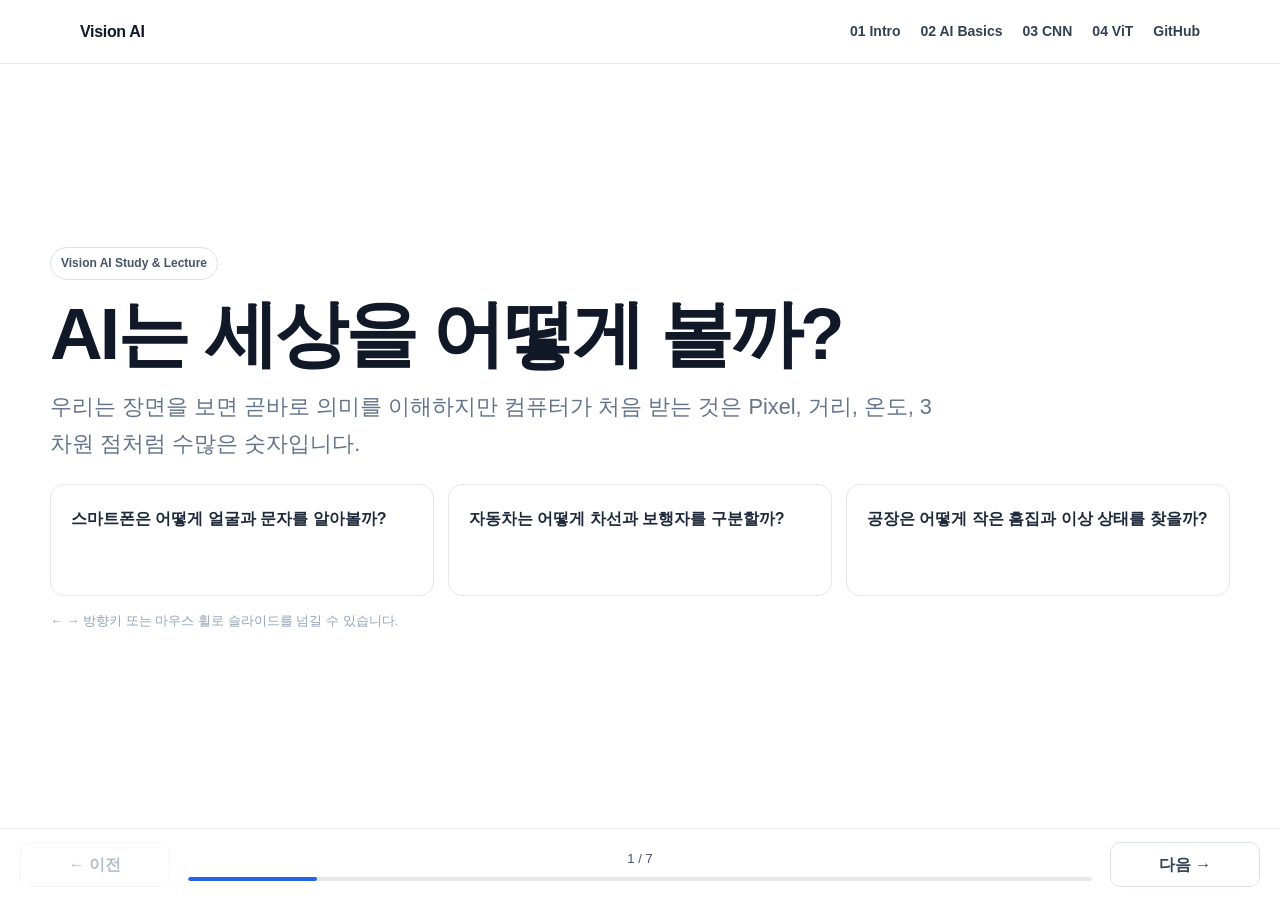
==== index.html @ ac0754bb "web: route GitHub Pages root to slide deck" ====
<!doctype html>
<html lang="ko">
<head>
  <meta charset="utf-8">
  <meta name="viewport" content="width=device-width, initial-scale=1">
  <title>Vision AI Study & Lecture</title>
  <meta http-equiv="refresh" content="0; url=./docs/">
  <link rel="canonical" href="./docs/">
  <script>
    window.location.replace("./docs/");
  </script>
</head>
<body>
  <p><a href="./docs/">Vision AI 강의자료 열기</a></p>
</body>
</html>
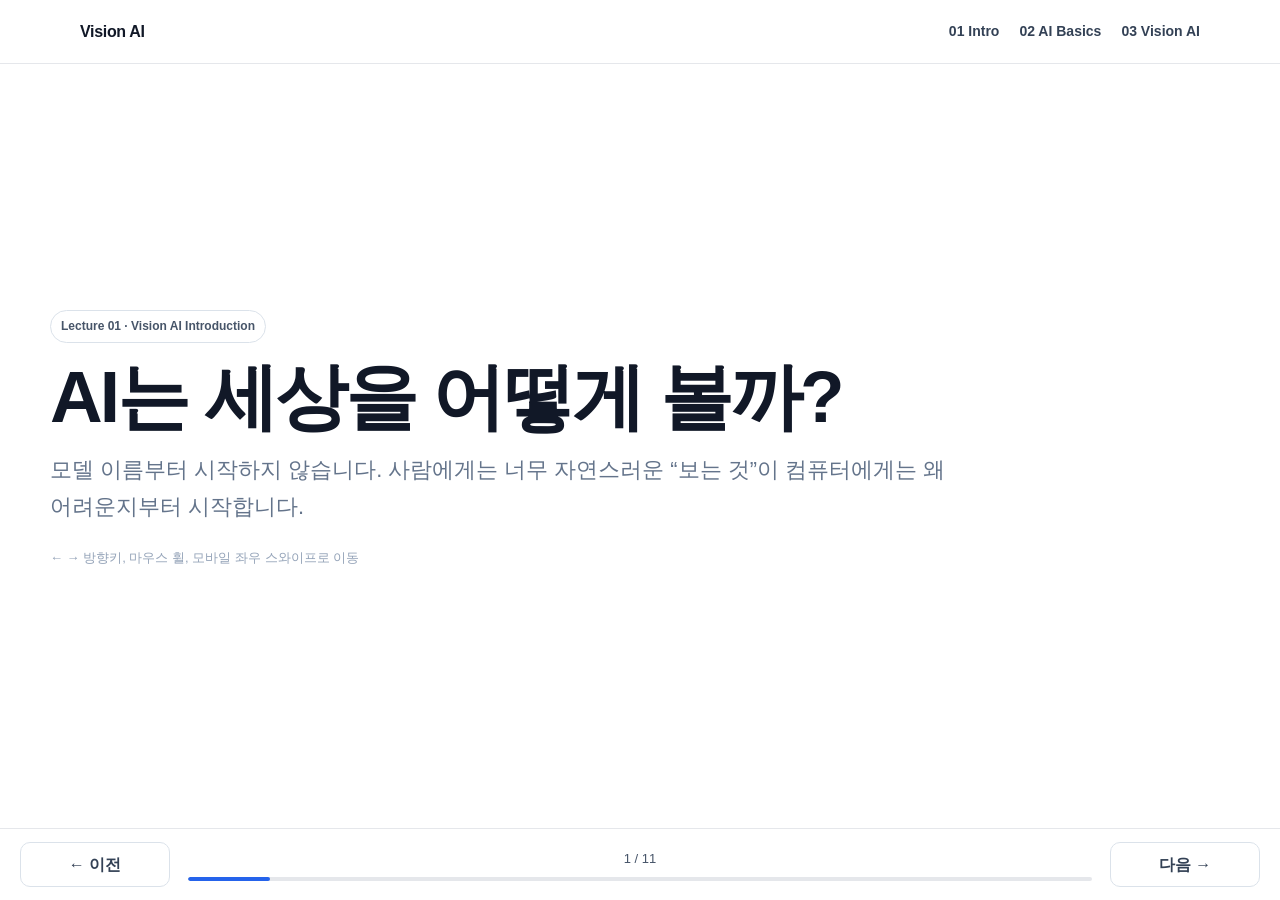
==== commit 37740d6b: "web: open deployed site directly at latest intro lecture" ====
--- a/index.html
+++ b/index.html
@@ -4,13 +4,13 @@
   <meta charset="utf-8">
   <meta name="viewport" content="width=device-width, initial-scale=1">
   <title>Vision AI Study & Lecture</title>
-  <meta http-equiv="refresh" content="0; url=./docs/">
-  <link rel="canonical" href="./docs/">
+  <meta http-equiv="refresh" content="0; url=./docs/intro.html">
+  <link rel="canonical" href="./docs/intro.html">
   <script>
-    window.location.replace("./docs/");
+    window.location.replace("./docs/intro.html");
   </script>
 </head>
 <body>
-  <p><a href="./docs/">Vision AI 강의자료 열기</a></p>
+  <p><a href="./docs/intro.html">Vision AI 강의자료 열기</a></p>
 </body>
 </html>
